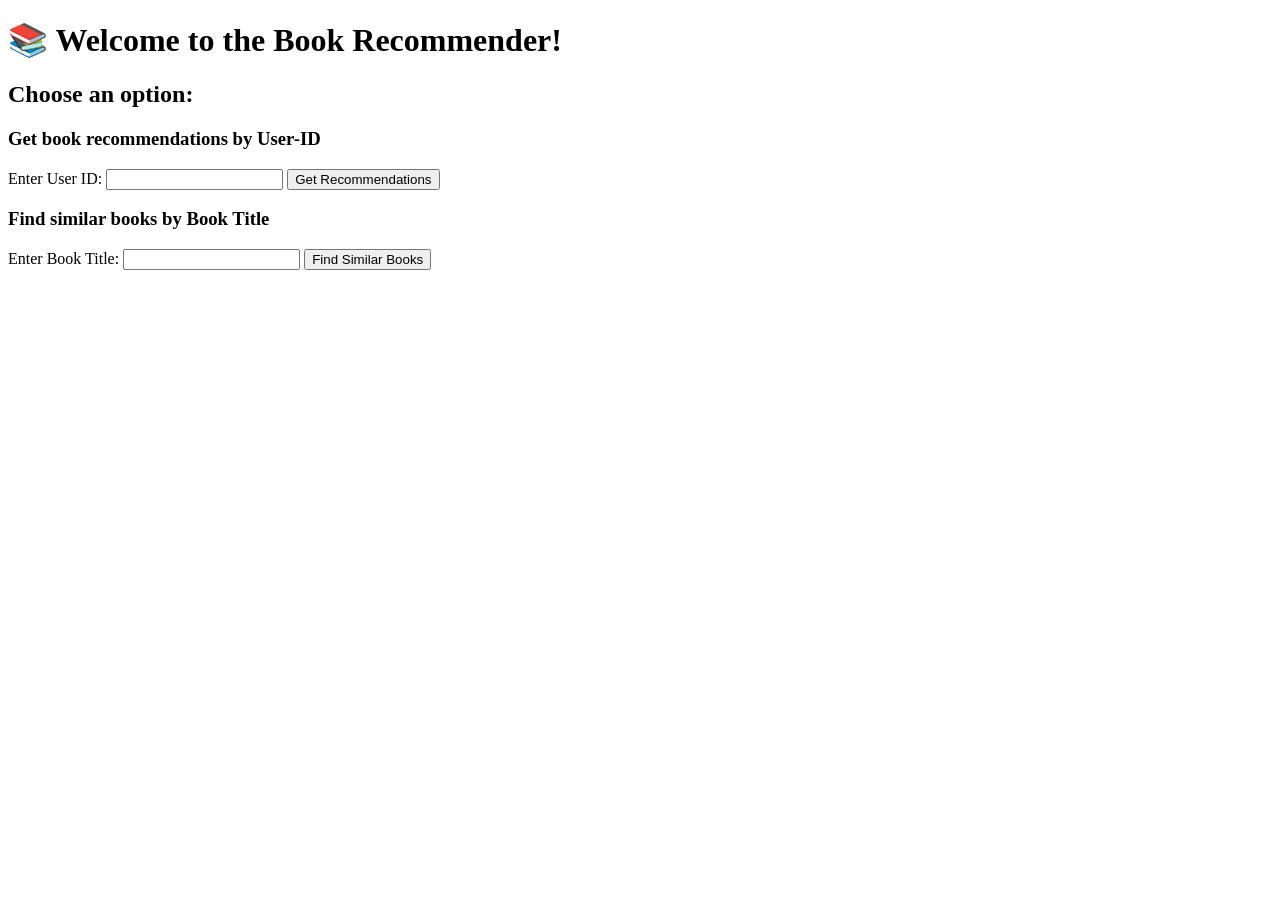
==== Deployment/Mbego/templates/index.html @ e80350b1 "preparations for deployment ,tassle btwn direct model usage vs pickling" ====
<!DOCTYPE html>
<html lang="en">
<head>
    <meta charset="UTF-8">
    <meta name="viewport" content="width=device-width, initial-scale=1.0">
    <title>Book Recommender</title>
</head>
<body>
    <h1>📚 Welcome to the Book Recommender!</h1>
    <h2>Choose an option:</h2>
    <form action="/recommend" method="POST">
        <h3>Get book recommendations by User-ID</h3>
        <label for="user_id">Enter User ID:</label>
        <input type="text" id="user_id" name="user_id" required>
        <button type="submit">Get Recommendations</button>
    </form>
    
    <form action="/similar" method="POST">
        <h3>Find similar books by Book Title</h3>
        <label for="book_title">Enter Book Title:</label>
        <input type="text" id="book_title" name="book_title" required>
        <button type="submit">Find Similar Books</button>
    </form>
</body>
</html>
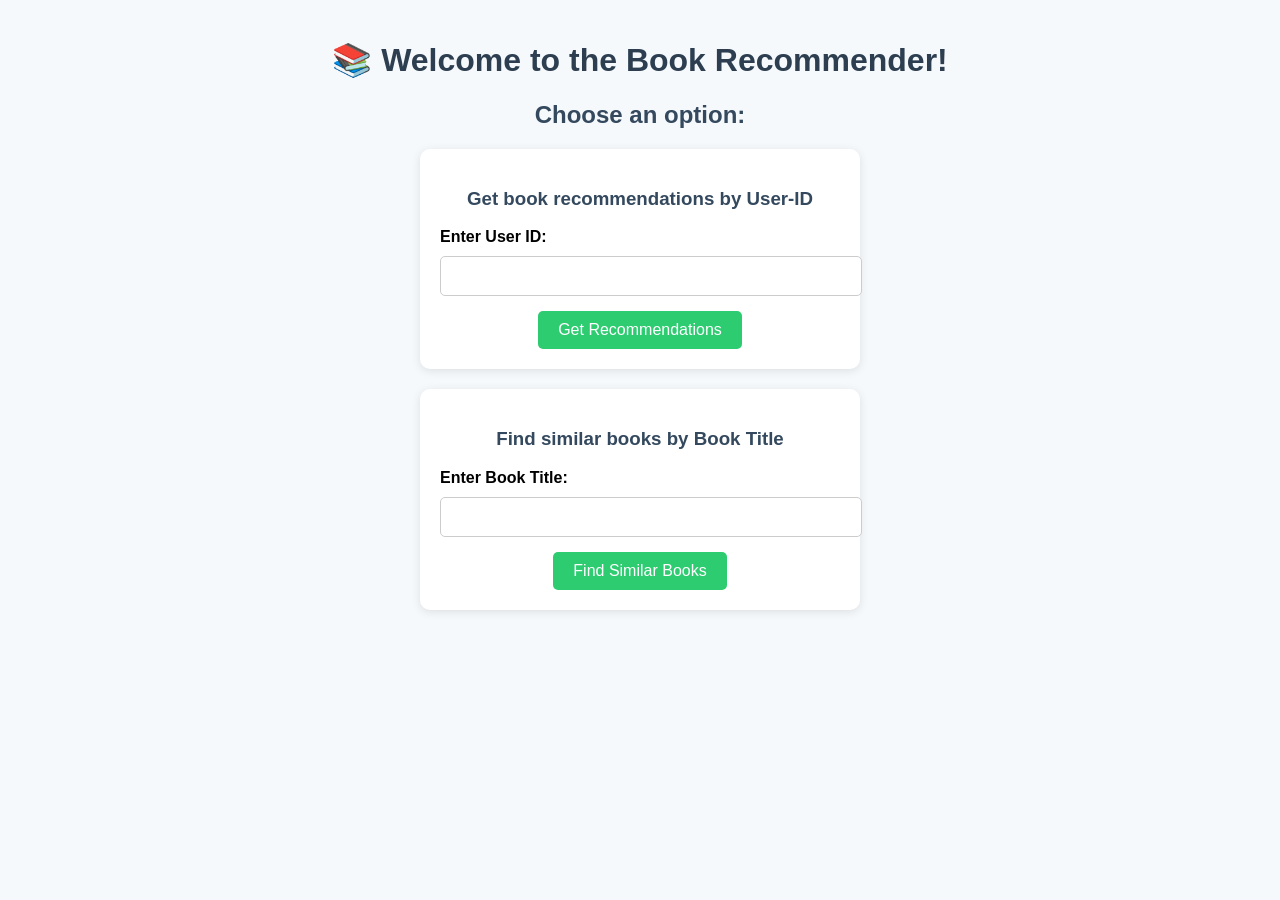
==== commit b2c2eed5: "primary steps into  deployment" ====
--- a/Deployment/Mbego/templates/index.html
+++ b/Deployment/Mbego/templates/index.html
@@ -4,17 +4,74 @@
     <meta charset="UTF-8">
     <meta name="viewport" content="width=device-width, initial-scale=1.0">
     <title>Book Recommender</title>
+    <style>
+        body {
+            font-family: Arial, sans-serif;
+            background-color: #f6f9fc;
+            margin: 0;
+            padding: 20px;
+            text-align: center;
+        }
+
+        h1 {
+            color: #2c3e50;
+        }
+
+        h2, h3 {
+            color: #34495e;
+        }
+
+        form {
+            background-color: #ffffff;
+            margin: 20px auto;
+            padding: 20px;
+            border-radius: 10px;
+            max-width: 400px;
+            box-shadow: 0 2px 10px rgba(0, 0, 0, 0.1);
+        }
+
+        label {
+            display: block;
+            margin-bottom: 10px;
+            font-weight: bold;
+            text-align: left;
+        }
+
+        input[type="text"] {
+            width: 100%;
+            padding: 10px;
+            margin-bottom: 15px;
+            border-radius: 5px;
+            border: 1px solid #ccc;
+            font-size: 1em;
+        }
+
+        button {
+            background-color: #2ecc71;
+            color: white;
+            border: none;
+            padding: 10px 20px;
+            font-size: 1em;
+            border-radius: 5px;
+            cursor: pointer;
+        }
+
+        button:hover {
+            background-color: #27ae60;
+        }
+    </style>
 </head>
 <body>
     <h1>📚 Welcome to the Book Recommender!</h1>
     <h2>Choose an option:</h2>
+
     <form action="/recommend" method="POST">
         <h3>Get book recommendations by User-ID</h3>
         <label for="user_id">Enter User ID:</label>
         <input type="text" id="user_id" name="user_id" required>
         <button type="submit">Get Recommendations</button>
     </form>
-    
+
     <form action="/similar" method="POST">
         <h3>Find similar books by Book Title</h3>
         <label for="book_title">Enter Book Title:</label>
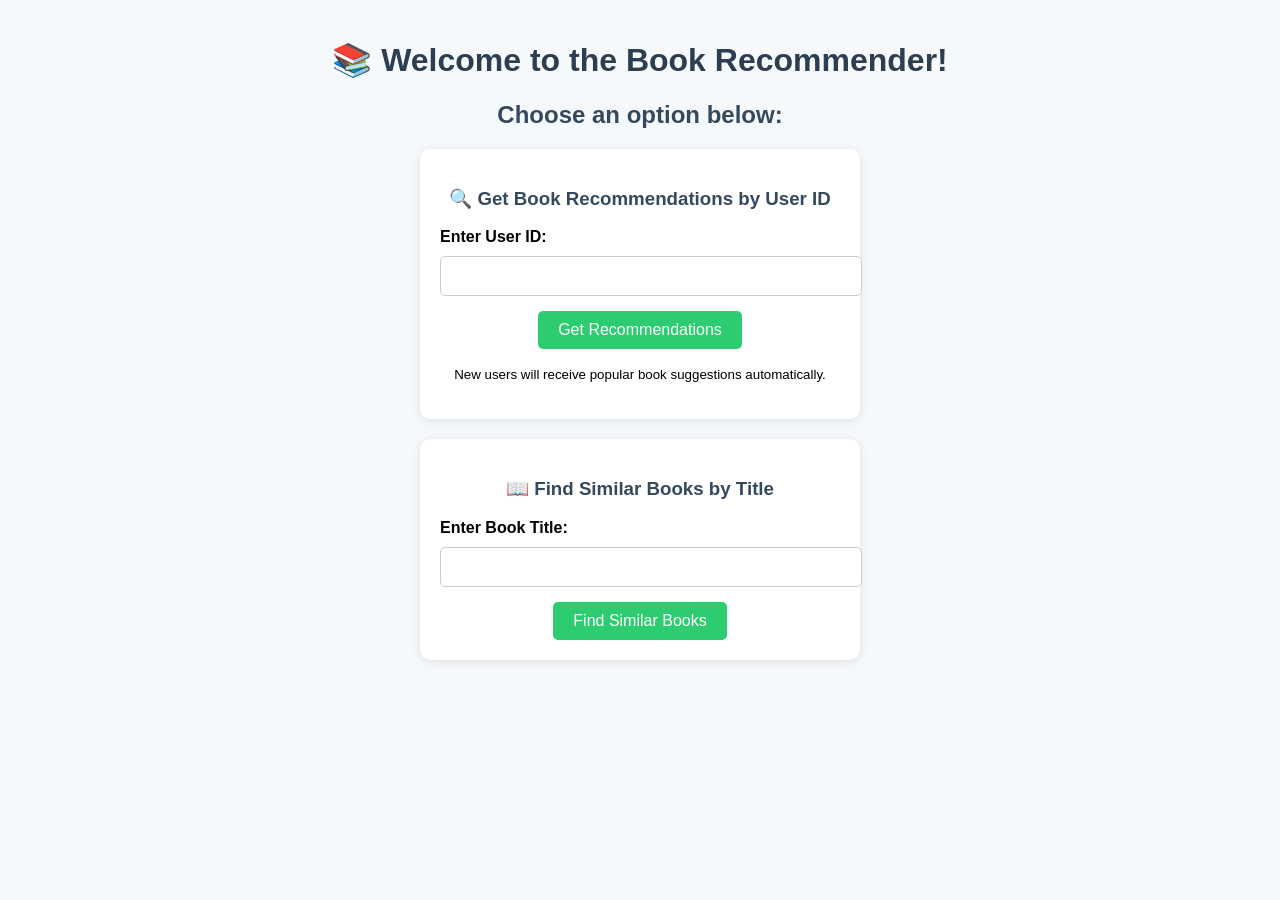
==== commit 2fa13668: "deployment fixing" ====
--- a/Deployment/Mbego/templates/index.html
+++ b/Deployment/Mbego/templates/index.html
@@ -63,17 +63,18 @@
 </head>
 <body>
     <h1>📚 Welcome to the Book Recommender!</h1>
-    <h2>Choose an option:</h2>
+    <h2>Choose an option below:</h2>
 
     <form action="/recommend" method="POST">
-        <h3>Get book recommendations by User-ID</h3>
+        <h3>🔍 Get Book Recommendations by User ID</h3>
         <label for="user_id">Enter User ID:</label>
         <input type="text" id="user_id" name="user_id" required>
         <button type="submit">Get Recommendations</button>
+        <p><small>New users will receive popular book suggestions automatically.</small></p>
     </form>
 
     <form action="/similar" method="POST">
-        <h3>Find similar books by Book Title</h3>
+        <h3>📖 Find Similar Books by Title</h3>
         <label for="book_title">Enter Book Title:</label>
         <input type="text" id="book_title" name="book_title" required>
         <button type="submit">Find Similar Books</button>
